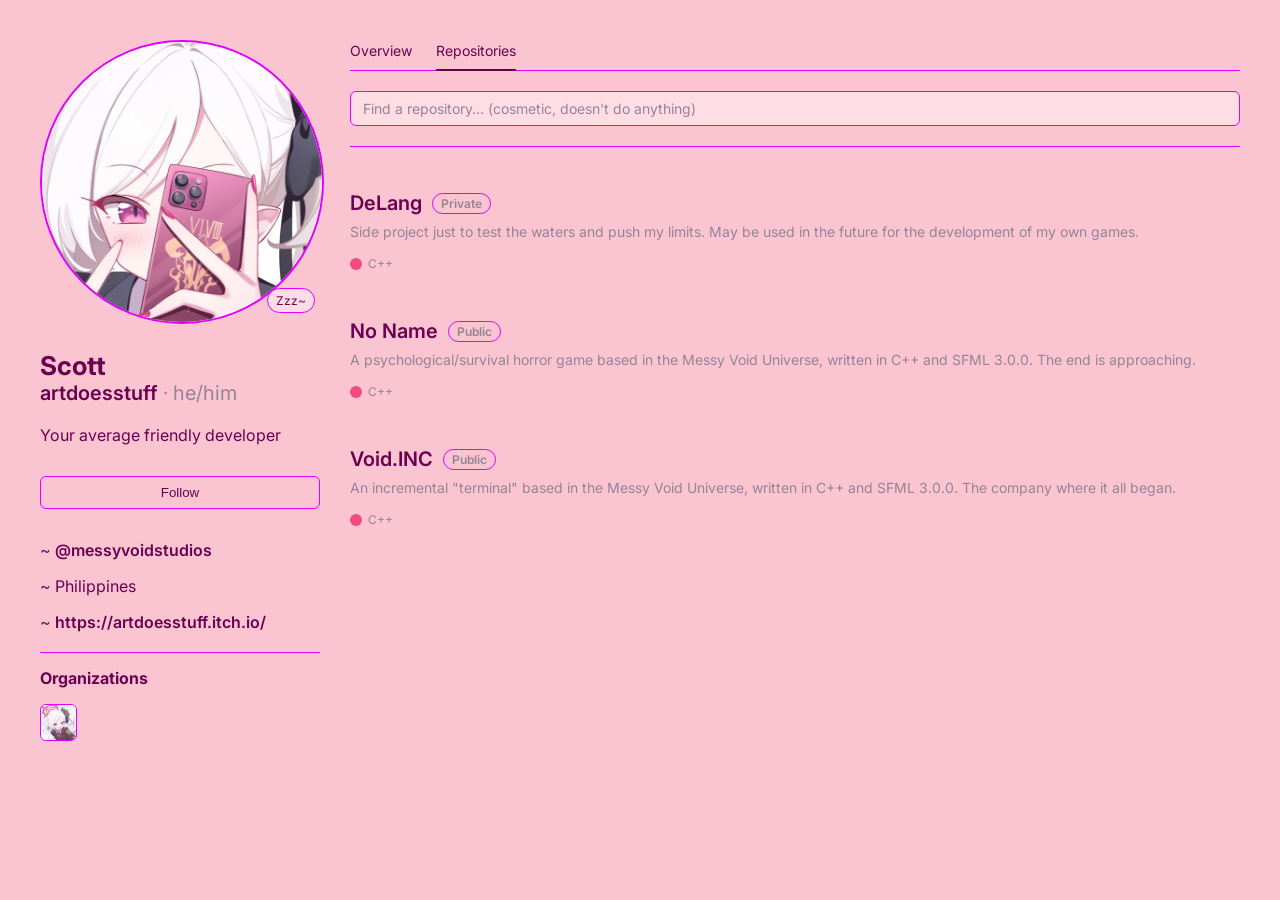
==== docs/repos/index.html @ d041c4e2 "Latest" ====
<!DOCTYPE html>
<html lang="en">
<head>
    <meta charset="UTF-8">
    <meta name="viewport" content="width=device-width, initial-scale=1.0">
    <title>artdoesstuff (Scott)</title>
    <link rel="icon" href="../mutsuki.png" type="image/png">
    <link rel="stylesheet" href="../style.css">
    <link href="https://fonts.googleapis.com/css2?family=JetBrains+Mono:wght@400;700&family=Inter:wght@400;600&display=swap" rel="stylesheet">
</head>
<body>

    <div class="container">
        <aside class="sidebar">
            <div class="pfp-container">
                <img src="../mutsuki.png" alt="Mutsuki PFP" class="pfp">
                <div class="status-badge">Zzz~</div>
            </div>
            
            <h1>Scott</h1>
            <p class="username"><a href="https://github.com/artdoesstuff" target="_blank" rel="noopener noreferrer">artdoesstuff</a> · he/him</p>
            <p class="bio">Your average friendly developer</p>
            
            <button class="follow-btn">Follow</button>

            <div class="info">
                <p>~ <a href="https://github.com/messyvoidstudios" target="_blank" rel="noopener noreferrer">@messyvoidstudios</a></p>
                <p>~ Philippines</p>
                <p>~ <a href="https://artdoesstuff.itch.io/" target="_blank" rel="noopener noreferrer">https://artdoesstuff.itch.io/</a></p>
            </div>

            <div class="organizations">
                <h3>Organizations</h3>
                <div class="org-list">
                    <a href="https://github.com/messyvoidstudios" target="_blank" rel="noopener noreferrer" class="org-link">
                        <img src="../messyvoid.png" alt="Messy Void Studios" class="org-img">
                    </a>
                </div>
            </div>
        </aside>

        <main class="content">
            <nav class="tabs">
                <span><a href="../index.html" style="color: var(--text-dim); font-weight: normal; text-decoration: none;">Overview</a></span>
                <span class="active">Repositories</span>
            </nav>

            <section class="repositories">
                <div class="repo-search-bar">
                    <input type="text" placeholder="Find a repository... (cosmetic, doesn't do anything)" class="repo-search">
                </div>

                <ul class="repo-list">
                    <li class="repo-item">
                        <div class="repo-title-row">
                            <h3><a href="https://github.com/artdoesstuff/DeLang" target="_blank" rel="noopener noreferrer">DeLang</a></h3>
                            <span class="badge">Private</span>
                        </div>
                        <p class="repo-desc">Side project just to test the waters and push my limits. May be used in the future for the development of my own games.</p>
                        <div class="repo-meta">
                            <span class="repo-meta-item">
                                <span class="lang-color" style="background-color: #f34b7d;"></span> C++
                            </span>
                        </div>
                    </li>
                </ul>

                <ul class="repo-list">
                    <li class="repo-item">
                        <div class="repo-title-row">
                            <h3><a href="https://github.com/messyvoidstudios/No-Name" target="_blank" rel="noopener noreferrer">No Name</a></h3>
                            <span class="badge">Public</span>
                        </div>
                        <p class="repo-desc">A psychological/survival horror game based in the Messy Void Universe, written in C++ and SFML 3.0.0. The end is approaching.</p>
                        <div class="repo-meta">
                            <span class="repo-meta-item">
                                <span class="lang-color" style="background-color: #f34b7d;"></span> C++
                            </span>
                        </div>
                    </li>
                </ul>

                <ul class="repo-list">
                    <li class="repo-item">
                        <div class="repo-title-row">
                            <h3><a href="https://github.com/artdoesstuff/Void.INC" target="_blank" rel="noopener noreferrer">Void.INC</a></h3>
                            <span class="badge">Public</span>
                        </div>
                        <p class="repo-desc">An incremental "terminal" based in the Messy Void Universe, written in C++ and SFML 3.0.0. The company where it all began.</p>
                        <div class="repo-meta">
                            <span class="repo-meta-item">
                                <span class="lang-color" style="background-color: #f34b7d;"></span> C++
                            </span>
                        </div>
                    </li>
                </ul>
            </section>
        </main>
    </div>

</body>
</html>
---- docs/style.css ----
:root {
    --bg-pink: #fbc4d1;
    --bg-secondary: #ffdde5;
    --accent-pink: #fbcce1;
    --text-main: #690051;
    --dark: #64004c;
    --text-dim: #948497;
    --text-bright: #ff99f1;
    --border-color: #e100ff;
}

body {
    background-color: var(--bg-pink);
    color: var(--text-main);
    font-family: 'Inter', sans-serif;
    margin: 0;
    padding: 0;
}

a {
    color: var(--text-main) !important;
    text-decoration: none;
    font-weight: 600;
    transition: all 0.2s ease-in-out;
}

a:hover {
    color: var(--text-bright) !important;
    text-shadow: 
        -1px -1px 0 var(--text-main), 
         1px -1px 0 var(--text-main), 
        -1px  1px 0 var(--text-main), 
         1px  1px 0 var(--text-main);
}

h1 { 
    margin-bottom: 0; 
    font-size: 26px; 
}

.container {
    display: flex;
    max-width: 1200px;
    margin: 0 auto;
    padding: 40px 20px;
    gap: 30px;
}

.sidebar {
    width: 280px;
}

.content { 
    flex: 1; 
}

.pfp-container { 
    position: relative; 
}

.pfp {
    width: 100%;
    border-radius: 50%;
    border: 2px solid var(--border-color);
}

.status-badge {
    position: absolute;
    bottom: 15px;
    right: 5px;
    background: var(--bg-secondary);
    border: 1px solid var(--border-color);
    padding: 4px 8px;
    border-radius: 20px;
    font-size: 12px;
}

.username { 
    color: var(--text-dim); 
    margin-top: 0; 
    font-size: 20px; 
}

.username a, 
.info a {
    color: var(--text-main);
}

.follow-btn {
    width: 100%;
    padding: 8px;
    background: var(--bg-pink);
    border: 1px solid var(--border-color);
    color: var(--text-main);
    border-radius: 6px;
    cursor: pointer;
    margin: 15px 0;
}

.follow-btn:hover { 
    border-color: var(--dark); 
    color: var(--dark); 
}

.organizations h3 {
    font-size: 16px;
    margin-top: 20px;
    border-top: 1px solid var(--border-color);
    padding-top: 15px;
}

.org-list {
    display: flex;
    gap: 8px;
    margin-top: 10px;
}

.org-link {
    display: block;
    width: 35px;
    height: 35px;
}

.org-img {
    width: 100%;
    height: 100%;
    border-radius: 6px;
    border: 1px solid var(--border-color);
}

.tabs {
    border-bottom: 1px solid var(--border-color);
    margin-bottom: 20px;
    padding-bottom: 10px;
}

.tabs span {
    margin-right: 20px;
    color: var(--text-dim);
    cursor: pointer;
    font-size: 14px;
}

.tabs .active {
    color: var(--text-main);
    border-bottom: 2px solid var(--dark);
    padding-bottom: 10px;
}

.readme {
    border: 1px solid var(--border-color);
    border-radius: 6px;
    padding: 32px;
}

.readme-header {
    font-size: 12px;
    color: var(--text-dim);
    margin-bottom: 20px;
    font-family: 'JetBrains Mono', monospace;
}

.readme h2 {
    border-bottom: 1px solid var(--border-color);
    padding-bottom: 10px;
    margin-bottom: 20px;
}

.repo-search-bar {
    display: flex;
    gap: 10px;
    margin-bottom: 20px;
    border-bottom: 1px solid var(--border-color);
    padding-bottom: 20px;
}

.repo-search {
    flex: 1;
    padding: 8px 12px;
    border: 1px solid var(--border-color);
    border-radius: 6px;
    background-color: var(--bg-secondary);
    color: var(--text-main);
    font-family: 'Inter', sans-serif;
    font-size: 14px;
}

.repo-search:focus {
    outline: none;
    border-color: var(--dark);
}

.repo-search::placeholder {
    color: var(--text-dim);
}

.repo-list {
    list-style: none;
    padding: 0;
    margin: 0;
}

.repo-item {
    padding: 24px 0;
    border-bottom: 1px solid var(--border-color);
}

.repo-item:last-child {
    border-bottom: none;
}

.repo-title-row {
    display: flex;
    align-items: center;
    gap: 10px;
    margin-bottom: 8px;
}

.repo-title-row h3 {
    margin: 0;
    font-size: 20px;
}

.badge {
    border: 1px solid var(--border-color);
    color: var(--text-dim);
    border-radius: 2em;
    padding: 2px 8px;
    font-size: 12px;
    font-weight: 600;
}

.repo-desc {
    color: var(--text-dim);
    margin: 0 0 16px 0;
    font-size: 14px;
}

.repo-meta {
    display: flex;
    align-items: center;
    gap: 16px;
    font-size: 12px;
    color: var(--text-dim);
}

.repo-meta-item {
    display: flex;
    align-items: center;
    gap: 6px;
}

.lang-color {
    width: 12px;
    height: 12px;
    border-radius: 50%;
    display: inline-block;
}
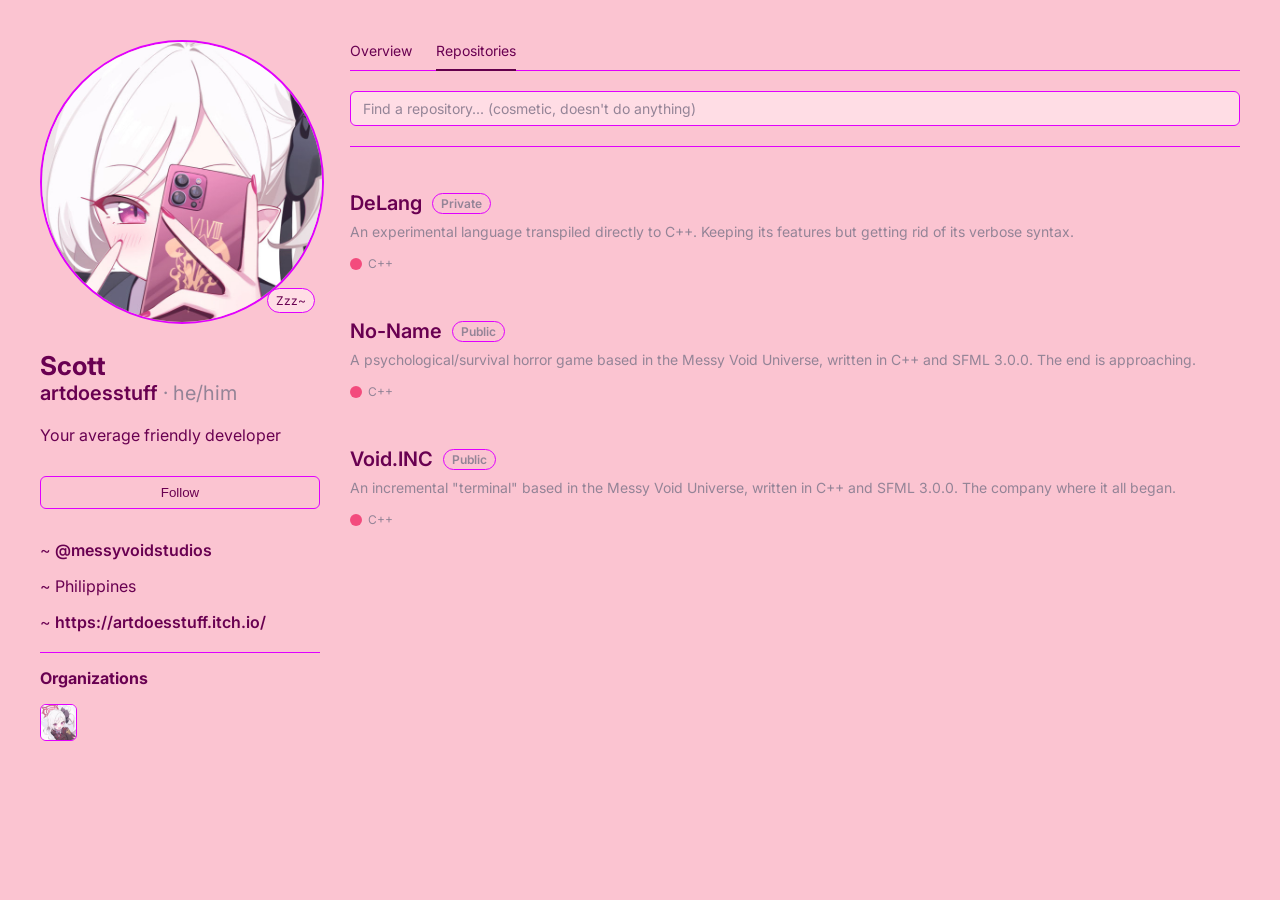
==== commit 5ef7e788: "Latest" ====
--- a/docs/repos/index.html
+++ b/docs/repos/index.html
@@ -56,7 +56,7 @@
                             <h3><a href="https://github.com/artdoesstuff/DeLang" target="_blank" rel="noopener noreferrer">DeLang</a></h3>
                             <span class="badge">Private</span>
                         </div>
-                        <p class="repo-desc">Side project just to test the waters and push my limits. May be used in the future for the development of my own games.</p>
+                        <p class="repo-desc">An experimental language transpiled directly to C++. Keeping its features but getting rid of its verbose syntax.</p>
                         <div class="repo-meta">
                             <span class="repo-meta-item">
                                 <span class="lang-color" style="background-color: #f34b7d;"></span> C++
@@ -68,7 +68,7 @@
                 <ul class="repo-list">
                     <li class="repo-item">
                         <div class="repo-title-row">
-                            <h3><a href="https://github.com/messyvoidstudios/No-Name" target="_blank" rel="noopener noreferrer">No Name</a></h3>
+                            <h3><a href="https://github.com/messyvoidstudios/No-Name" target="_blank" rel="noopener noreferrer">No-Name</a></h3>
                             <span class="badge">Public</span>
                         </div>
                         <p class="repo-desc">A psychological/survival horror game based in the Messy Void Universe, written in C++ and SFML 3.0.0. The end is approaching.</p>
--- a/docs/style.css
+++ b/docs/style.css
@@ -151,6 +151,8 @@
     border: 1px solid var(--border-color);
     border-radius: 6px;
     padding: 32px;
+    background-color: rgba(255, 255, 255, 0.1);
+    backdrop-filter: blur(5px);
 }
 
 .readme-header {
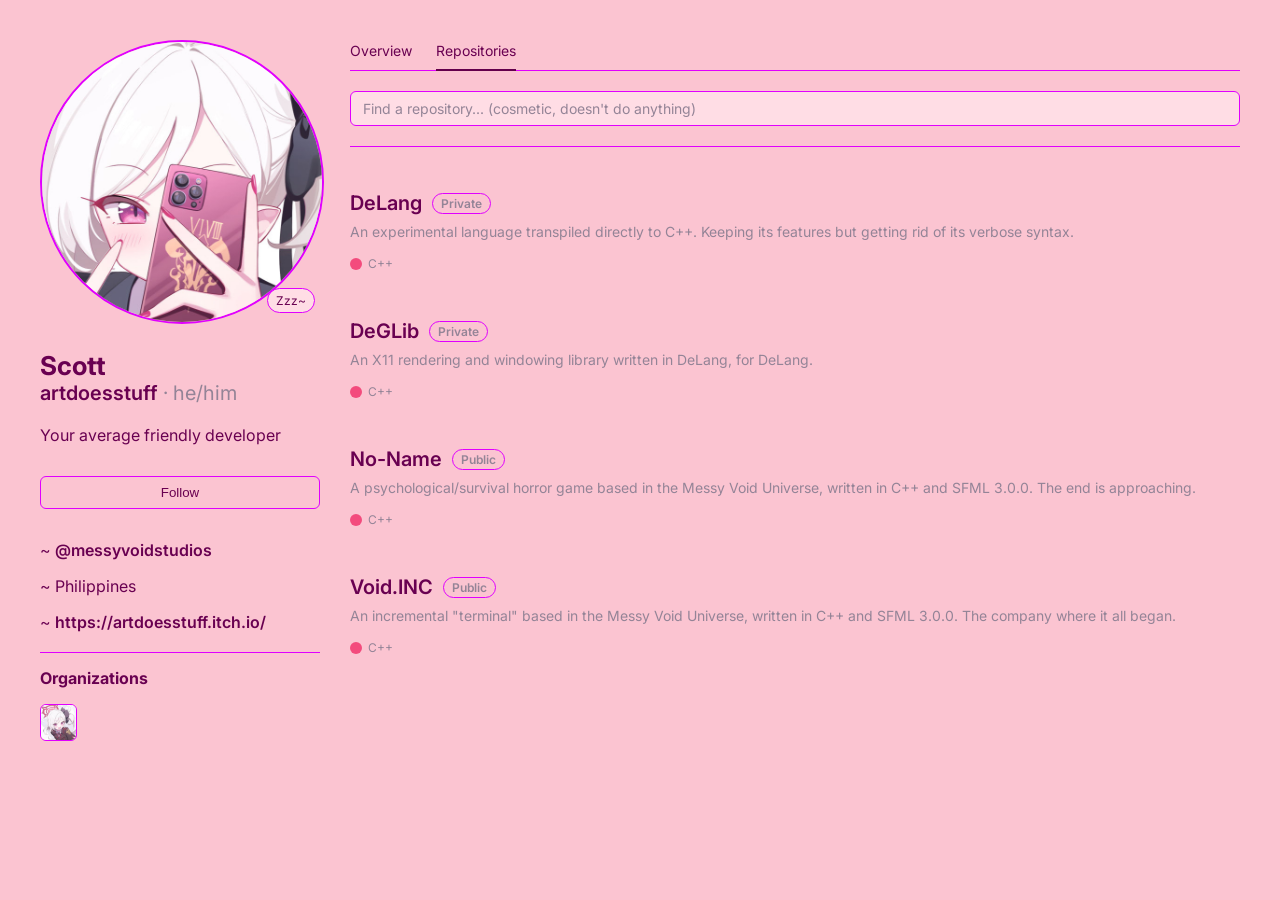
==== commit 44eb697a: "Latest" ====
--- a/docs/repos/index.html
+++ b/docs/repos/index.html
@@ -68,6 +68,21 @@
                 <ul class="repo-list">
                     <li class="repo-item">
                         <div class="repo-title-row">
+                            <h3><a href="https://github.com/artdoesstuff/DeGLib" target="_blank" rel="noopener noreferrer">DeGLib</a></h3>
+                            <span class="badge">Private</span>
+                        </div>
+                        <p class="repo-desc">An X11 rendering and windowing library written in DeLang, for DeLang.</p>
+                        <div class="repo-meta">
+                            <span class="repo-meta-item">
+                                <span class="lang-color" style="background-color: #f34b7d;"></span> C++
+                            </span>
+                        </div>
+                    </li>
+                </ul>
+
+                <ul class="repo-list">
+                    <li class="repo-item">
+                        <div class="repo-title-row">
                             <h3><a href="https://github.com/messyvoidstudios/No-Name" target="_blank" rel="noopener noreferrer">No-Name</a></h3>
                             <span class="badge">Public</span>
                         </div>
